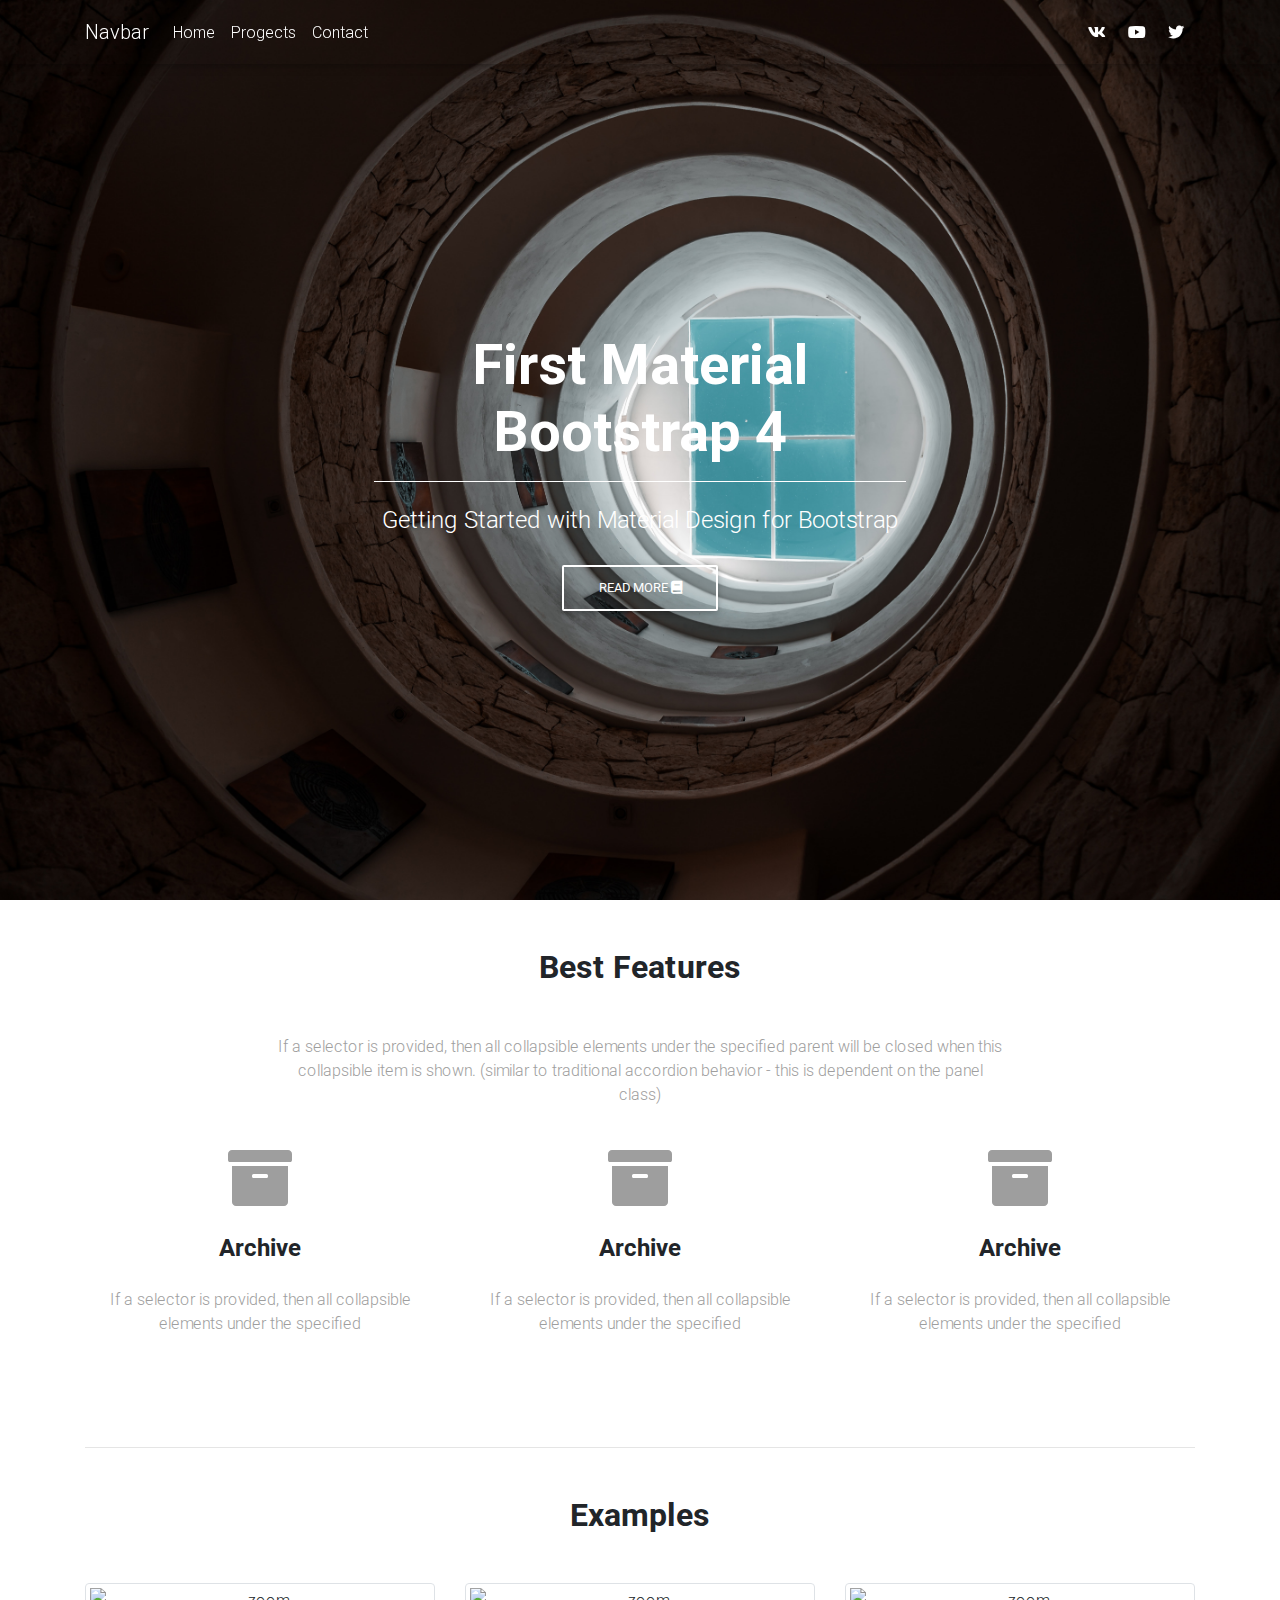
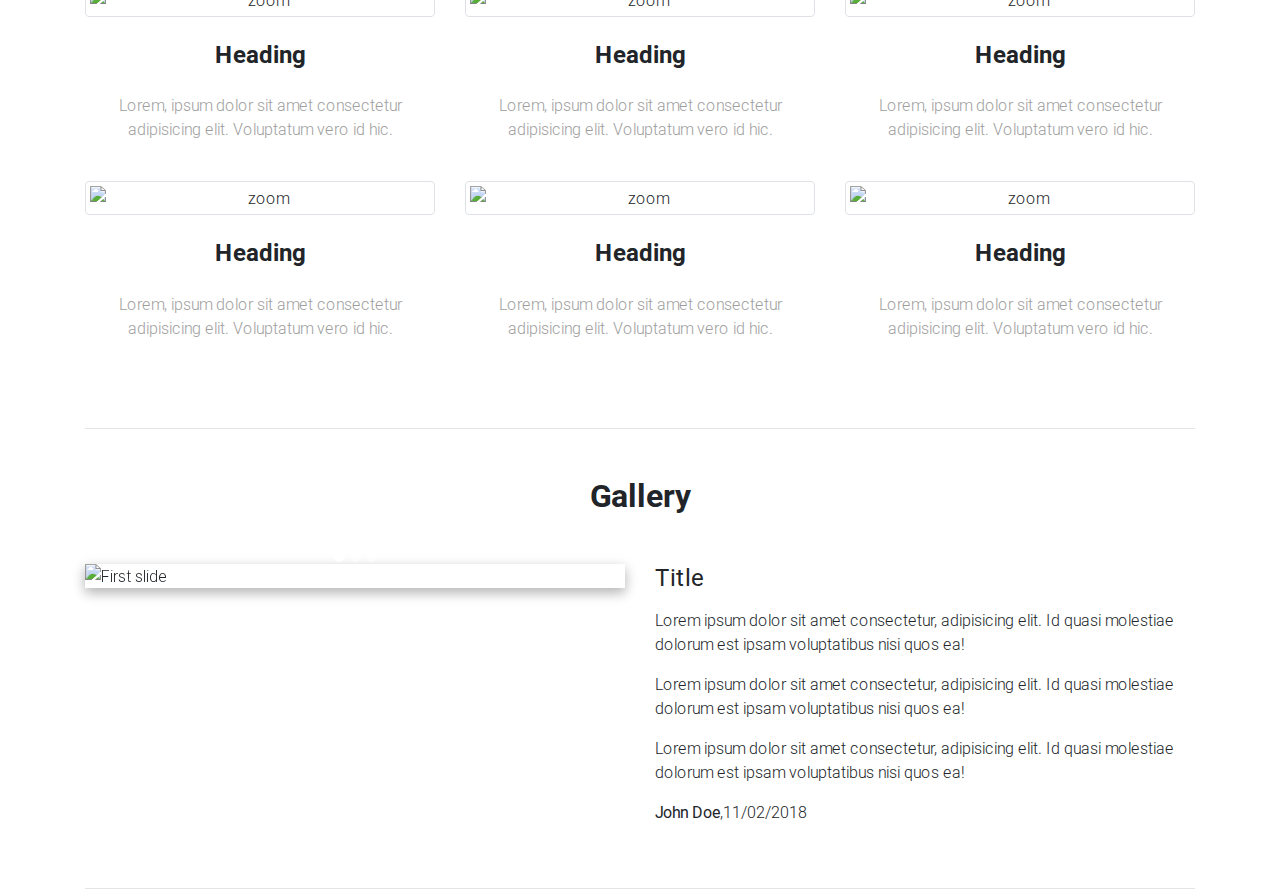
==== index.html @ 4b4cb4db "v1" ====
<!DOCTYPE html>
<html lang="en">

<head>
  <meta charset="utf-8">
  <meta name="viewport" content="width=device-width, initial-scale=1, shrink-to-fit=no">
  <meta http-equiv="x-ua-compatible" content="ie=edge">
  <title>Material Design Bootstrap</title>
  <!-- Font Awesome -->
  <link rel="stylesheet" href="https://use.fontawesome.com/releases/v5.7.0/css/all.css">
  <!-- Bootstrap core CSS -->
  <link href="css/bootstrap.min.css" rel="stylesheet">
  <!-- Material Design Bootstrap -->
  <link href="css/mdb.min.css" rel="stylesheet">
  <!-- Your custom styles (optional) -->
  <link href="css/style.css" rel="stylesheet">
</head>

<body>

  <header>
    <nav class="navbar navbar-expand-lg navbar-dark fixed-top scrolling-navbar">
        <div class="container">
          <a href="#" class="navbar-brand">Navbar</a>
          <button class="navbar-toggler" type="button" data-toggle="collapse" data-target="#navbarToggleExternalContent" aria-controls="navbarToggleExternalContent" aria-expanded="false" aria-label="Toggle navigation">
                <span class="navbar-toggler-icon"></span>
              </button>
                  <div class="collapse navbar-collapse" id="#navbarToggleExternalContent">
                        <ul class="navbar-nav mr-auto smooth-scroll">
                        <li class="nav-item">
                               <a href="#intro" class="nav-link waves-effect waves-light">Home
                                  <span class="sr-only">(current)</span>
                               </a>
                        </li>
                        <li class="nav-item">
                                <a href="#progect" class="nav-link waves-effect waves-light">Progects</a>
                        </li>
                        <li class="nav-item">
                                <a href="#contact" class="nav-link waves-effect waves-light">Contact</a>
                        </li>
                         </ul>

                          <ul class="navbar-nav nav-flex-icons">
                          <li class="nav-item">
                                <a href="#" class="nav-link waves-effect waves-light">
                                    <i class="fab fa-vk"></i>
                                </a>
                           
                          </li>
                          <li class="nav-item">
                                  <a href="#" class="nav-link waves-effect waves-light">
                                      <i class="fab fa-youtube"></i>
                                  </a>
                             
                          </li>                        
                          <li class="nav-item">
                                    <a href="#" class="nav-link waves-effect waves-light">
                                        <i class="fab fa-twitter"></i>
                                    </a>
                               
                          </li>
                          </ul>




                 </div> 
                          
        </div>
    </nav>
    <div id="intro" class="view">
      <div class="mask rgba-black-srong">
        <div class="container-fluid d-flex align-items-center justify-content-center h-100">
          <div class="row d-flex justify-content-center text-center">
            <div class="col-md-10">
              <h2 class="display-4 font-weight-bold white-text pt-5 mb-2">
                First Material Bootstrap 4 
              </h2>
              <hr class="hr-light">
              <h4 class="white-text my-4">Getting Started with Material Design for Bootstrap</h4>
              <button class="btn btn-outline-white waves-effect waves-light">Read More <i class="fa fa-book"></i></button>
            </div>
          </div>
        </div>
      </div>
    </div>
  </header>


  <main class="mt-5">
      <div class="container">
        <section id="best-featuter" class="text-center">
          <h2 class="mb-5 font-weight-bold">Best Features</h2>
          <div class="row d-flex justify-content-center mb-4">
            <div class="col-md-8">
              <p class="grey-text">If a selector is provided, then all collapsible elements under the specified parent will be closed when this collapsible item is shown. (similar to traditional accordion behavior - this is dependent on the panel class) </p>
            </div>
          </div>
          <div class="row">
            <div class="col-md-4 mb-5">
                <i class="fa fa-archive fa-4x grey-text"></i>
                <h4 class="my-4 font-weight-bold">Archive</h4>
                <p class="grey-text">If a selector is provided, then all collapsible elements under the specified</p>
            </div>
            <div class="col-md-4 mb-5">
                <i class="fa fa-archive fa-4x grey-text"></i>
                <h4 class="my-4 font-weight-bold">Archive</h4>
                <p class="grey-text">If a selector is provided, then all collapsible elements under the specified</p>
            </div>
            <div class="col-md-4 mb-5">
                <i class="fa fa-archive fa-4x grey-text"></i>
                <h4 class="my-4 font-weight-bold">Archive</h4>
                <p class="grey-text">If a selector is provided, then all collapsible elements under the specified</p>
            </div>
          </div>
        </section>

        <hr class="my-5">

        <section id="examples" class="text-center">
            <h2 class="mb-5 font-weight-bold">Examples</h2>

            <div class="row">
              <div class="col-lg-4 col-mb-12 mb-4">
                  <div class="view overlay zoom">
                    <img src="https://mdbootstrap.com/img/Photos/Others/forest-sm.jpg" alt="zoom" class="img-fluid img-thumbnail hoverable" >
                    <div class="mask flex-center"></div>
                  </div>
                  <h4 class="my-4 font-weight-bold">Heading</h4>
                  <p class="grey-text">Lorem, ipsum dolor sit amet consectetur adipisicing elit. Voluptatum vero id hic.</p>
              </div>
              <div class="col-lg-4 col-mb-6 mb-4">
                  <div class="view overlay zoom">
                    <img src="https://mdbootstrap.com/img/Photos/Others/forest-sm.jpg" alt="zoom" class="img-fluid img-thumbnail hoverable" >
                    <div class="mask flex-center rgba-blue-light"></div>
                  </div>
                  <h4 class="my-4 font-weight-bold">Heading</h4>
                  <p class="grey-text">Lorem, ipsum dolor sit amet consectetur adipisicing elit. Voluptatum vero id hic.</p>
              </div>
              <div class="col-lg-4 col-mb-6 mb-4">
                  <div class="view overlay zoom">
                    <img src="https://mdbootstrap.com/img/Photos/Others/forest-sm.jpg" alt="zoom" class="img-fluid img-thumbnail hoverable" >
                    <div class="mask flex-center rgba-teal-strong"></div>
                  </div>
                  <h4 class="my-4 font-weight-bold">Heading</h4>
                  <p class="grey-text">Lorem, ipsum dolor sit amet consectetur adipisicing elit. Voluptatum vero id hic.</p>
              </div>
              <div class="col-lg-4 col-mb-12 mb-4">
                  <div class="view overlay zoom">
                    <img src="https://mdbootstrap.com/img/Photos/Others/forest-sm.jpg" alt="zoom" class="img-fluid img-thumbnail hoverable" >
                    <div class="mask flex-center"></div>
                  </div>
                  <h4 class="my-4 font-weight-bold">Heading</h4>
                  <p class="grey-text">Lorem, ipsum dolor sit amet consectetur adipisicing elit. Voluptatum vero id hic.</p>
              </div>
              <div class="col-lg-4 col-mb-6 mb-4">
                  <div class="view overlay zoom">
                    <img src="https://mdbootstrap.com/img/Photos/Others/forest-sm.jpg" alt="zoom" class="img-fluid img-thumbnail hoverable" >
                    <div class="mask flex-center rgba-blue-light"></div>
                  </div>
                  <h4 class="my-4 font-weight-bold">Heading</h4>
                  <p class="grey-text">Lorem, ipsum dolor sit amet consectetur adipisicing elit. Voluptatum vero id hic.</p>
              </div>
              <div class="col-lg-4 col-mb-6 mb-4">
                  <div class="view overlay zoom">
                    <img src="https://mdbootstrap.com/img/Photos/Others/forest-sm.jpg" alt="zoom" class="img-fluid img-thumbnail hoverable" >
                    <div class="mask flex-center rgba-teal-strong"></div>
                  </div>
                  <h4 class="my-4 font-weight-bold">Heading</h4>
                  <p class="grey-text">Lorem, ipsum dolor sit amet consectetur adipisicing elit. Voluptatum vero id hic.</p>
              </div>
            </div>
        </section>        

          <hr class="my-5">

          <section id="gallery">
            <h2 class="mb-5 font-weight-bold text-center">Gallery</h2>
            <div class="row">
              <div class="col-md-6 md-4">
                  <div id="carousel-example-1z" class="carousel slide carousel-fade" data-ride="carousel">
                      
                  <ol class="carousel-indicators">
                        <li data-target="#carousel-example-1z" data-slide-to="0" class="active"></li>
                        <li data-target="#carousel-example-1z" data-slide-to="1"></li>
                        <li data-target="#carousel-example-1z" data-slide-to="2"></li>
                  </ol>
                   <div class="carousel-inner z-depth-1-half" role="listbox" >
                     <div class="carousel-item active">
                       <img src="https://mdbootstrap.com/img/Photos/Slides/img%20(136).jpg" alt="First slide" class="d-block w-100">
                     </div>
                     <div class="carousel-item">
                        <img src="https://mdbootstrap.com/img/Photos/Slides/img%20(141).jpg" alt="Second slide" class="d-block w-100">
                      </div>
                      <div class="carousel-item">
                          <img src="https://mdbootstrap.com/img/Photos/Slides/img%20(137).jpg" alt="Third slide" class="d-block w-100">
                        </div>
                   </div>

                   <a class="carousel-control-prev" href="#carousel-example-1z" role="button" data-slide="prev">
                      <span class="carousel-control-prev-icon" aria-hidden="true"></span>
                      <span class="sr-only">Previous</span>
                    </a>
                    <a class="carousel-control-next" href="#carousel-example-1z" role="button" data-slide="next">
                      <span class="carousel-control-next-icon" aria-hidden="true"></span>
                      <span class="sr-only">Next</span>
                    </a>
                </div>
              </div>
              <div class="col-md-6">
                  <h4 class="mb-3">
                    <strong>Title</strong>            
              
                  </h4>
                  <p>Lorem ipsum dolor sit amet consectetur, adipisicing elit. Id quasi molestiae dolorum est ipsam voluptatibus nisi quos ea!</p>
                  <p>Lorem ipsum dolor sit amet consectetur, adipisicing elit. Id quasi molestiae dolorum est ipsam voluptatibus nisi quos ea!</p>
                  <p>Lorem ipsum dolor sit amet consectetur, adipisicing elit. Id quasi molestiae dolorum est ipsam voluptatibus nisi quos ea!</p>
                  <p><a> <strong>John Doe</strong></a>,11/02/2018</p>
              </div>
            </div>
          </section>

          <hr class="my-5">
      </div>
  </main>

  <!-- SCRIPTS -->
  <!-- JQuery -->
  <script type="text/javascript" src="js/jquery-3.3.1.min.js"></script>
  <!-- Bootstrap tooltips -->
  <script type="text/javascript" src="js/popper.min.js"></script>
  <!-- Bootstrap core JavaScript -->
  <script type="text/javascript" src="js/bootstrap.min.js"></script>
  <!-- MDB core JavaScript -->
  <script type="text/javascript" src="js/mdb.js"></script>
</body>

</html>
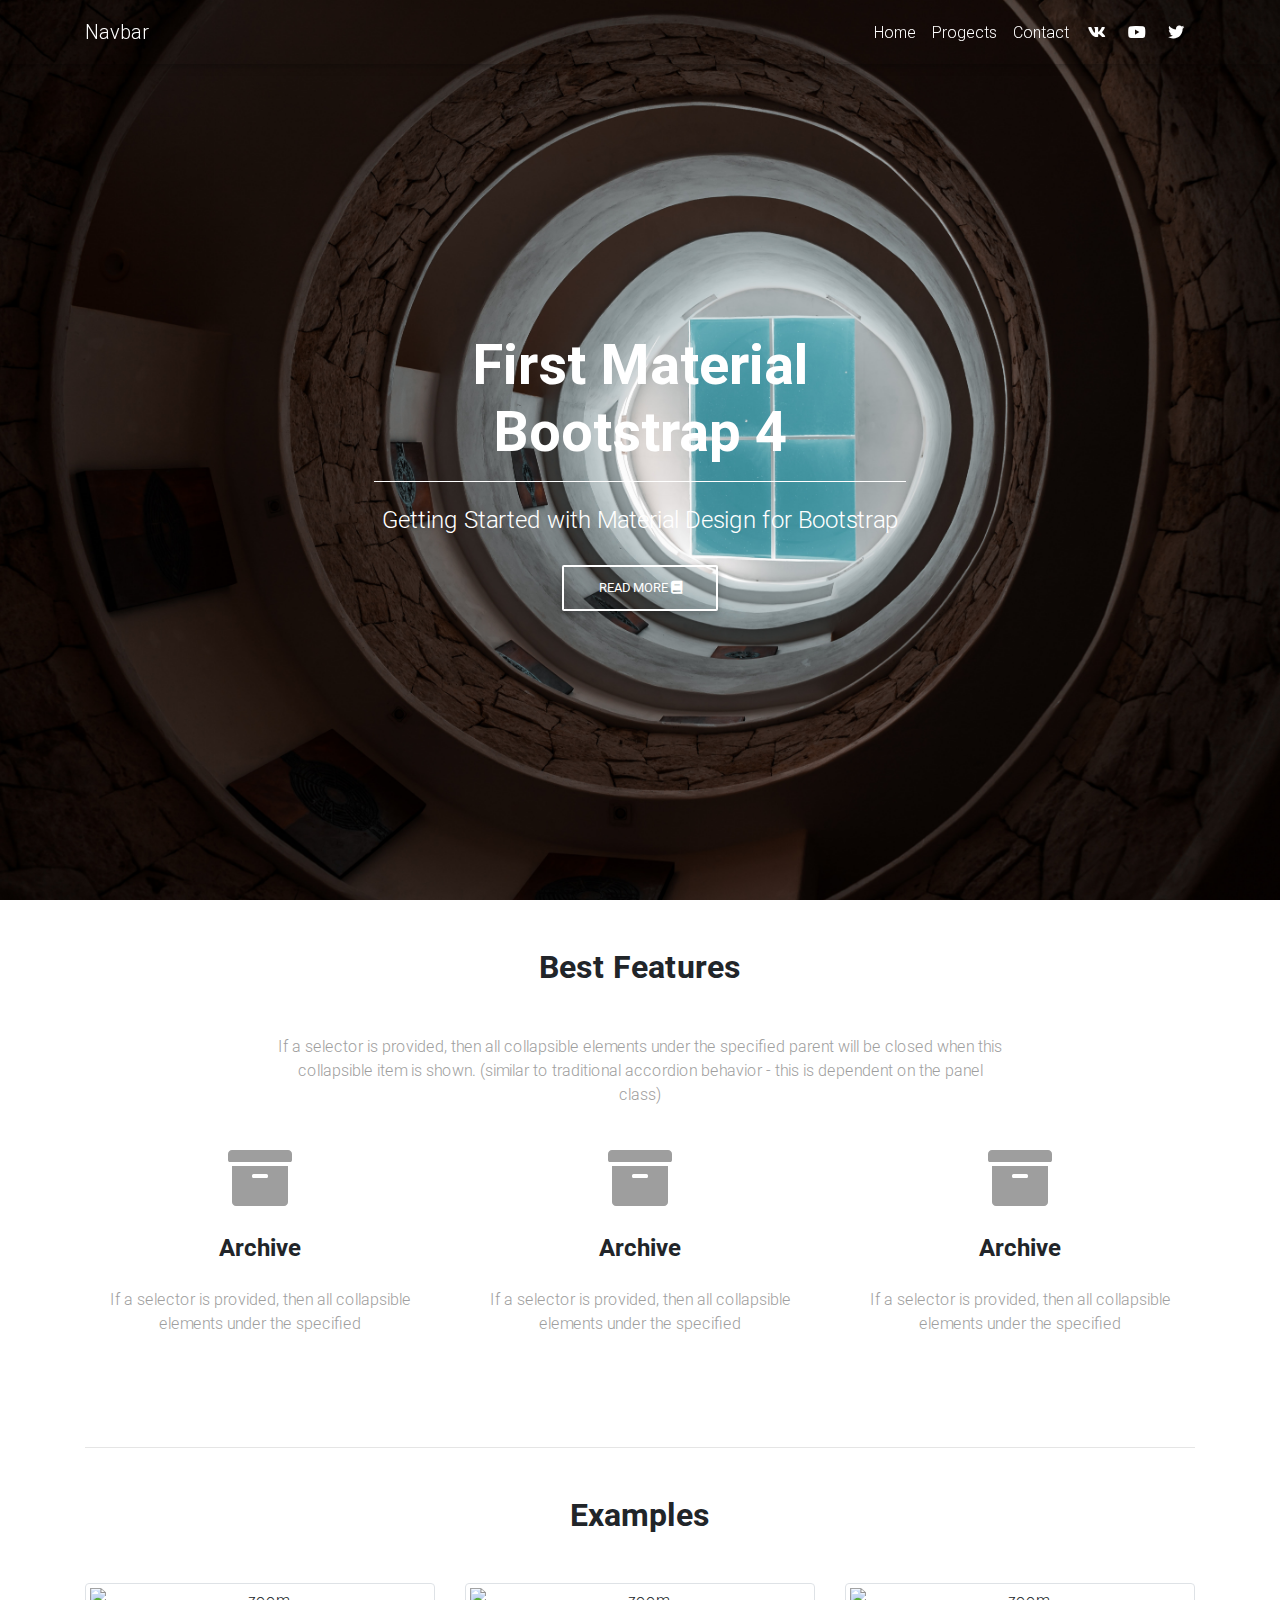
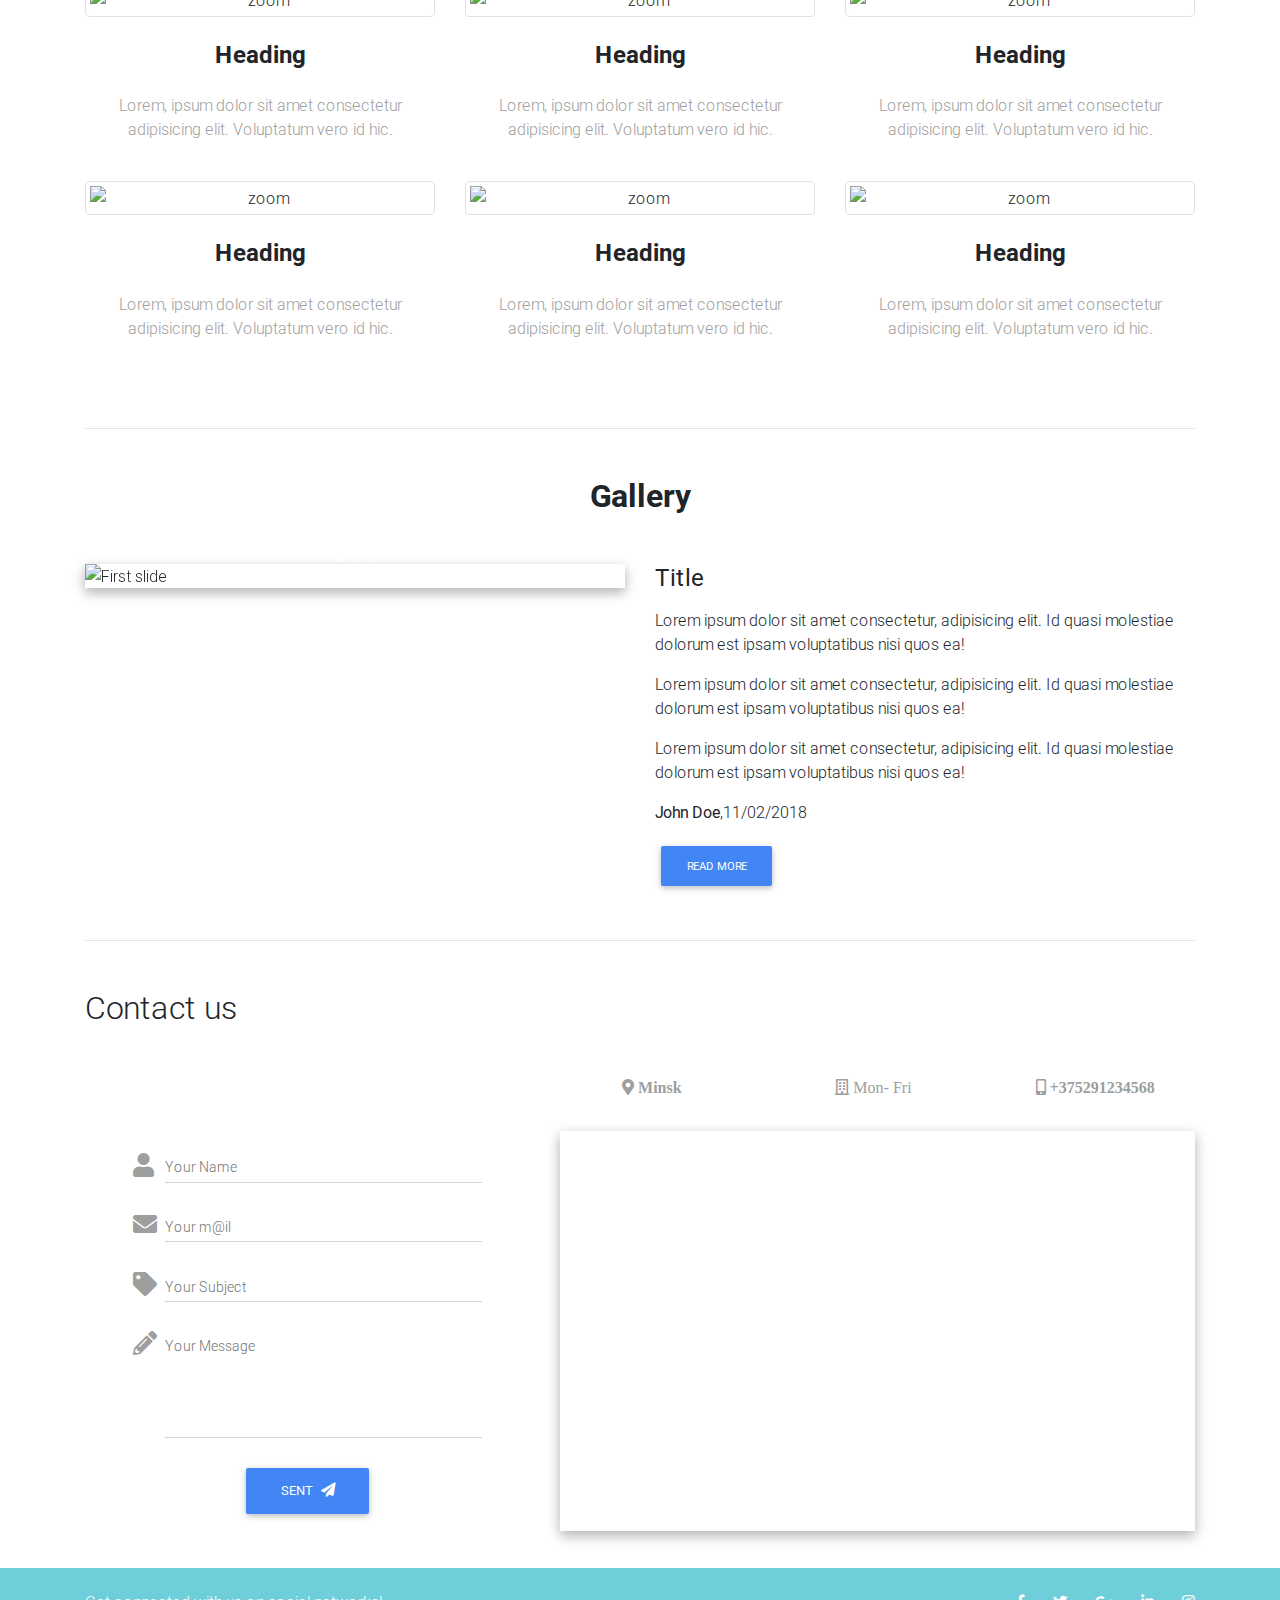
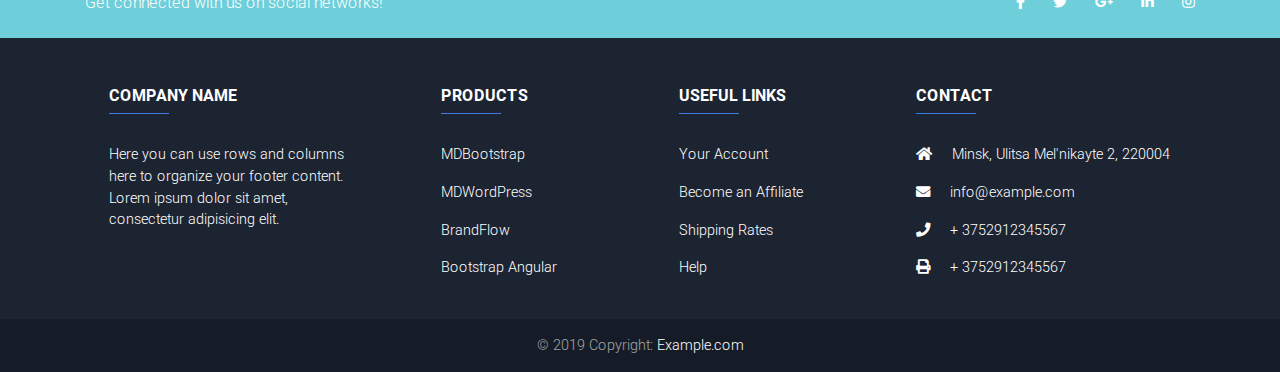
==== commit 13724c2b: "v2" ====
--- a/index.html
+++ b/index.html
@@ -20,53 +20,54 @@
 
   <header>
     <nav class="navbar navbar-expand-lg navbar-dark fixed-top scrolling-navbar">
-        <div class="container">
-          <a href="#" class="navbar-brand">Navbar</a>
-          <button class="navbar-toggler" type="button" data-toggle="collapse" data-target="#navbarToggleExternalContent" aria-controls="navbarToggleExternalContent" aria-expanded="false" aria-label="Toggle navigation">
-                <span class="navbar-toggler-icon"></span>
-              </button>
-                  <div class="collapse navbar-collapse" id="#navbarToggleExternalContent">
-                        <ul class="navbar-nav mr-auto smooth-scroll">
-                        <li class="nav-item">
-                               <a href="#intro" class="nav-link waves-effect waves-light">Home
-                                  <span class="sr-only">(current)</span>
-                               </a>
-                        </li>
-                        <li class="nav-item">
-                                <a href="#progect" class="nav-link waves-effect waves-light">Progects</a>
-                        </li>
-                        <li class="nav-item">
-                                <a href="#contact" class="nav-link waves-effect waves-light">Contact</a>
-                        </li>
-                         </ul>
-
-                          <ul class="navbar-nav nav-flex-icons">
-                          <li class="nav-item">
-                                <a href="#" class="nav-link waves-effect waves-light">
-                                    <i class="fab fa-vk"></i>
-                                </a>
-                           
-                          </li>
-                          <li class="nav-item">
-                                  <a href="#" class="nav-link waves-effect waves-light">
-                                      <i class="fab fa-youtube"></i>
-                                  </a>
-                             
-                          </li>                        
-                          <li class="nav-item">
-                                    <a href="#" class="nav-link waves-effect waves-light">
-                                        <i class="fab fa-twitter"></i>
-                                    </a>
-                               
-                          </li>
-                          </ul>
-
-
-
-
-                 </div> 
-                          
-        </div>
+      <div class="container">
+        <a href="#" class="navbar-brand">Navbar</a>
+        <button class="navbar-toggler" type="button" data-toggle="collapse" data-target="#navbarToggleExternalContent"
+          aria-controls="navbarToggleExternalContent" aria-expanded="false" aria-label="Toggle navigation">
+          <span class="navbar-toggler-icon"></span>
+        </button>
+        <div class="collapse navbar-collapse" id="navbarToggleExternalContent">
+          <ul class="navbar-nav ml-auto smooth-scroll">
+            <li class="nav-item">
+              <a href="#intro" class="nav-link waves-effect waves-light">Home
+                <span class="sr-only">(current)</span>
+              </a>
+            </li>
+            <li class="nav-item">
+              <a href="#" class="nav-link waves-effect waves-light">Progects</a>
+            </li>
+            <li class="nav-item">
+              <a href="#" class="nav-link waves-effect waves-light">Contact</a>
+            </li>
+          </ul>
+
+          <ul class="navbar-nav nav-flex-icons">
+            <li class="nav-item">
+              <a href="#" class="nav-link waves-effect waves-light">
+                <i class="fab fa-vk"></i>
+              </a>
+
+            </li>
+            <li class="nav-item">
+              <a href="#" class="nav-link waves-effect waves-light">
+                <i class="fab fa-youtube"></i>
+              </a>
+
+            </li>
+            <li class="nav-item">
+              <a href="#" class="nav-link waves-effect waves-light">
+                <i class="fab fa-twitter"></i>
+              </a>
+
+            </li>
+          </ul>
+
+
+
+
+        </div>
+
+      </div>
     </nav>
     <div id="intro" class="view">
       <div class="mask rgba-black-srong">
@@ -74,7 +75,7 @@
           <div class="row d-flex justify-content-center text-center">
             <div class="col-md-10">
               <h2 class="display-4 font-weight-bold white-text pt-5 mb-2">
-                First Material Bootstrap 4 
+                First Material Bootstrap 4
               </h2>
               <hr class="hr-light">
               <h4 class="white-text my-4">Getting Started with Material Design for Bootstrap</h4>
@@ -88,141 +89,366 @@
 
 
   <main class="mt-5">
+    <div class="container">
+      <section id="best-featuter" class="text-center">
+        <h2 class="mb-5 font-weight-bold">Best Features</h2>
+        <div class="row d-flex justify-content-center mb-4">
+          <div class="col-md-8">
+            <p class="grey-text">If a selector is provided, then all collapsible elements under the specified parent
+              will be closed when this collapsible item is shown. (similar to traditional accordion behavior - this is
+              dependent on the panel class) </p>
+          </div>
+        </div>
+        <div class="row">
+          <div class="col-md-4 mb-5">
+            <i class="fa fa-archive fa-4x grey-text"></i>
+            <h4 class="my-4 font-weight-bold">Archive</h4>
+            <p class="grey-text">If a selector is provided, then all collapsible elements under the specified</p>
+          </div>
+          <div class="col-md-4 mb-5">
+            <i class="fa fa-archive fa-4x grey-text"></i>
+            <h4 class="my-4 font-weight-bold">Archive</h4>
+            <p class="grey-text">If a selector is provided, then all collapsible elements under the specified</p>
+          </div>
+          <div class="col-md-4 mb-5">
+            <i class="fa fa-archive fa-4x grey-text"></i>
+            <h4 class="my-4 font-weight-bold">Archive</h4>
+            <p class="grey-text">If a selector is provided, then all collapsible elements under the specified</p>
+          </div>
+        </div>
+      </section>
+
+      <hr class="my-5">
+
+      <section id="examples" class="text-center">
+        <h2 class="mb-5 font-weight-bold">Examples</h2>
+
+        <div class="row">
+          <div class="col-lg-4 col-mb-12 mb-4">
+            <div class="view overlay zoom">
+              <img src="https://mdbootstrap.com/img/Photos/Others/forest-sm.jpg" alt="zoom" class="img-fluid img-thumbnail hoverable">
+              <div class="mask flex-center"></div>
+            </div>
+            <h4 class="my-4 font-weight-bold">Heading</h4>
+            <p class="grey-text">Lorem, ipsum dolor sit amet consectetur adipisicing elit. Voluptatum vero id hic.</p>
+          </div>
+          <div class="col-lg-4 col-mb-6 mb-4">
+            <div class="view overlay zoom">
+              <img src="https://mdbootstrap.com/img/Photos/Others/forest-sm.jpg" alt="zoom" class="img-fluid img-thumbnail hoverable">
+              <div class="mask flex-center rgba-blue-light"></div>
+            </div>
+            <h4 class="my-4 font-weight-bold">Heading</h4>
+            <p class="grey-text">Lorem, ipsum dolor sit amet consectetur adipisicing elit. Voluptatum vero id hic.</p>
+          </div>
+          <div class="col-lg-4 col-mb-6 mb-4">
+            <div class="view overlay zoom">
+              <img src="https://mdbootstrap.com/img/Photos/Others/forest-sm.jpg" alt="zoom" class="img-fluid img-thumbnail hoverable">
+              <div class="mask flex-center rgba-teal-strong"></div>
+            </div>
+            <h4 class="my-4 font-weight-bold">Heading</h4>
+            <p class="grey-text">Lorem, ipsum dolor sit amet consectetur adipisicing elit. Voluptatum vero id hic.</p>
+          </div>
+          <div class="col-lg-4 col-mb-12 mb-4">
+            <div class="view overlay zoom">
+              <img src="https://mdbootstrap.com/img/Photos/Others/forest-sm.jpg" alt="zoom" class="img-fluid img-thumbnail hoverable">
+              <div class="mask flex-center"></div>
+            </div>
+            <h4 class="my-4 font-weight-bold">Heading</h4>
+            <p class="grey-text">Lorem, ipsum dolor sit amet consectetur adipisicing elit. Voluptatum vero id hic.</p>
+          </div>
+          <div class="col-lg-4 col-mb-6 mb-4">
+            <div class="view overlay zoom">
+              <img src="https://mdbootstrap.com/img/Photos/Others/forest-sm.jpg" alt="zoom" class="img-fluid img-thumbnail hoverable">
+              <div class="mask flex-center rgba-blue-light"></div>
+            </div>
+            <h4 class="my-4 font-weight-bold">Heading</h4>
+            <p class="grey-text">Lorem, ipsum dolor sit amet consectetur adipisicing elit. Voluptatum vero id hic.</p>
+          </div>
+          <div class="col-lg-4 col-mb-6 mb-4">
+            <div class="view overlay zoom">
+              <img src="https://mdbootstrap.com/img/Photos/Others/forest-sm.jpg" alt="zoom" class="img-fluid img-thumbnail hoverable">
+              <div class="mask flex-center rgba-teal-strong"></div>
+            </div>
+            <h4 class="my-4 font-weight-bold">Heading</h4>
+            <p class="grey-text">Lorem, ipsum dolor sit amet consectetur adipisicing elit. Voluptatum vero id hic.</p>
+          </div>
+        </div>
+      </section>
+
+      <hr class="my-5">
+
+      <section id="gallery">
+        <h2 class="mb-5 font-weight-bold text-center">Gallery</h2>
+        <div class="row">
+          <div class="col-md-6 md-4">
+            <div id="carousel-example-1z" class="carousel slide carousel-fade" data-ride="carousel">
+
+              <ol class="carousel-indicators">
+                <li data-target="#carousel-example-1z" data-slide-to="0" class="active"></li>
+                <li data-target="#carousel-example-1z" data-slide-to="1"></li>
+                <li data-target="#carousel-example-1z" data-slide-to="2"></li>
+              </ol>
+              <div class="carousel-inner z-depth-1-half" role="listbox">
+                <div class="carousel-item active">
+                  <img src="https://mdbootstrap.com/img/Photos/Slides/img%20(136).jpg" alt="First slide" class="d-block w-100">
+                </div>
+                <div class="carousel-item">
+                  <img src="https://mdbootstrap.com/img/Photos/Slides/img%20(141).jpg" alt="Second slide" class="d-block w-100">
+                </div>
+                <div class="carousel-item">
+                  <img src="https://mdbootstrap.com/img/Photos/Slides/img%20(137).jpg" alt="Third slide" class="d-block w-100">
+                </div>
+              </div>
+
+              <a class="carousel-control-prev" href="#carousel-example-1z" role="button" data-slide="prev">
+                <span class="carousel-control-prev-icon" aria-hidden="true"></span>
+                <span class="sr-only">Previous</span>
+              </a>
+              <a class="carousel-control-next" href="#carousel-example-1z" role="button" data-slide="next">
+                <span class="carousel-control-next-icon" aria-hidden="true"></span>
+                <span class="sr-only">Next</span>
+              </a>
+            </div>
+          </div>
+          <div class="col-md-6">
+            <h4 class="mb-3">
+              <strong>Title</strong>
+
+            </h4>
+            <p>Lorem ipsum dolor sit amet consectetur, adipisicing elit. Id quasi molestiae dolorum est ipsam
+              voluptatibus nisi quos ea!</p>
+            <p>Lorem ipsum dolor sit amet consectetur, adipisicing elit. Id quasi molestiae dolorum est ipsam
+              voluptatibus nisi quos ea!</p>
+            <p>Lorem ipsum dolor sit amet consectetur, adipisicing elit. Id quasi molestiae dolorum est ipsam
+              voluptatibus nisi quos ea!</p>
+            <p><a> <strong>John Doe</strong></a>,11/02/2018</p>
+            <a href="#" class="btn btn-primary btn-md waves-effects waves-light">Read More</a>
+          </div>
+        </div>
+      </section>
+
+      <hr class="my-5">
+
+      <section>
+        <h2 class="mb-5 font-weight-bold-text-center">Contact us </h2>
+        <div class="row">
+          <div class="col-lg-5 col md-12">
+            <form class="p-5">
+              <div class="md-form form-sm">
+                <i class="fa fa-user prefix grey-text"></i>
+                <input type="text" id="form3" class="form-control form-control-sm">
+                <label for="form3">Your Name</label>
+
+              </div>
+              <div class="md-form form-sm">
+                <i class="fa fa-envelope prefix grey-text"></i>
+                <input type="text" id="form2" class="form-control form-control-sm">
+                <label for="form2">Your m@il</label>
+
+              </div>
+              <div class="md-form form-sm">
+                <i class="fa fa-tag prefix grey-text"></i>
+                <input type="text" id="form32" class="form-control form-control-sm">
+                <label for="form32">Your Subject</label>
+
+              </div>
+              <div class="md-form form-sm">
+                <i class="fas fa-pencil-alt prefix grey-text"></i>
+                <textarea type="text" id="form8" class="md-textarea form-control form-control-sm" rows="3"></textarea>
+                <label for="form8">Your Message</label>
+
+              </div>
+
+
+
+
+
+              <div class="text-center mt-4">
+                <button class="btn btn-primary waves-effect waves-light">Sent <i class="fas fa-paper-plane ml-1"></i></button>
+              </div>
+
+
+
+
+              </md-form>
+            </form>
+          </div>
+          <div class="col-lg-7 col-md12">
+            <div class="row text-center">
+              <div class="col-lg-4 col-md-12 mb-3">
+                <p><i class="fas fa-map-marker-alt fa-1x mr-2 grey-text"> Minsk </i></p>
+              </div>
+              <div class="col-lg-4 col-md-6 mb-3">
+                <p><i class="far fa-building fa-1x mr-2 grey-text"> Mon- Fri </i></p>
+              </div>
+              <div class="col-lg-4 col-md-6 mb-3">
+                <p><i class="fas fa-mobile-alt fa-1x mr-2 grey-text"> +375291234568 </i></p>
+              </div>
+            </div>
+            <div id="map-container-google-1" class="z-depth-1-half map-container" style="height: 400px">
+              <iframe src="https://www.google.com/maps/embed?pb=!1m18!1m12!1m3!1d2350.4447241761936!2d27.540026416159673!3d53.90607278010014!2m3!1f0!2f0!3f0!3m2!1i1024!2i768!4f13.1!3m3!1m2!1s0x46dbcfed8f53d061%3A0x916a5a11406a05ac!2sBelkhard+Development!5e0!3m2!1sen!2sby!4v1549967298860"
+                frameborder="0" style="border:0" allowfullscreen></iframe>
+
+            </div>
+          </div>
+        </div>
+      </section>
+
+    </div>
+  </main>
+
+
+
+
+
+  <!-- Footer -->
+  <footer class="page-footer font-small unique-color-dark">
+
+    <div style="background-color: #6eced9;">
       <div class="container">
-        <section id="best-featuter" class="text-center">
-          <h2 class="mb-5 font-weight-bold">Best Features</h2>
-          <div class="row d-flex justify-content-center mb-4">
-            <div class="col-md-8">
-              <p class="grey-text">If a selector is provided, then all collapsible elements under the specified parent will be closed when this collapsible item is shown. (similar to traditional accordion behavior - this is dependent on the panel class) </p>
-            </div>
-          </div>
-          <div class="row">
-            <div class="col-md-4 mb-5">
-                <i class="fa fa-archive fa-4x grey-text"></i>
-                <h4 class="my-4 font-weight-bold">Archive</h4>
-                <p class="grey-text">If a selector is provided, then all collapsible elements under the specified</p>
-            </div>
-            <div class="col-md-4 mb-5">
-                <i class="fa fa-archive fa-4x grey-text"></i>
-                <h4 class="my-4 font-weight-bold">Archive</h4>
-                <p class="grey-text">If a selector is provided, then all collapsible elements under the specified</p>
-            </div>
-            <div class="col-md-4 mb-5">
-                <i class="fa fa-archive fa-4x grey-text"></i>
-                <h4 class="my-4 font-weight-bold">Archive</h4>
-                <p class="grey-text">If a selector is provided, then all collapsible elements under the specified</p>
-            </div>
-          </div>
-        </section>
-
-        <hr class="my-5">
-
-        <section id="examples" class="text-center">
-            <h2 class="mb-5 font-weight-bold">Examples</h2>
-
-            <div class="row">
-              <div class="col-lg-4 col-mb-12 mb-4">
-                  <div class="view overlay zoom">
-                    <img src="https://mdbootstrap.com/img/Photos/Others/forest-sm.jpg" alt="zoom" class="img-fluid img-thumbnail hoverable" >
-                    <div class="mask flex-center"></div>
-                  </div>
-                  <h4 class="my-4 font-weight-bold">Heading</h4>
-                  <p class="grey-text">Lorem, ipsum dolor sit amet consectetur adipisicing elit. Voluptatum vero id hic.</p>
-              </div>
-              <div class="col-lg-4 col-mb-6 mb-4">
-                  <div class="view overlay zoom">
-                    <img src="https://mdbootstrap.com/img/Photos/Others/forest-sm.jpg" alt="zoom" class="img-fluid img-thumbnail hoverable" >
-                    <div class="mask flex-center rgba-blue-light"></div>
-                  </div>
-                  <h4 class="my-4 font-weight-bold">Heading</h4>
-                  <p class="grey-text">Lorem, ipsum dolor sit amet consectetur adipisicing elit. Voluptatum vero id hic.</p>
-              </div>
-              <div class="col-lg-4 col-mb-6 mb-4">
-                  <div class="view overlay zoom">
-                    <img src="https://mdbootstrap.com/img/Photos/Others/forest-sm.jpg" alt="zoom" class="img-fluid img-thumbnail hoverable" >
-                    <div class="mask flex-center rgba-teal-strong"></div>
-                  </div>
-                  <h4 class="my-4 font-weight-bold">Heading</h4>
-                  <p class="grey-text">Lorem, ipsum dolor sit amet consectetur adipisicing elit. Voluptatum vero id hic.</p>
-              </div>
-              <div class="col-lg-4 col-mb-12 mb-4">
-                  <div class="view overlay zoom">
-                    <img src="https://mdbootstrap.com/img/Photos/Others/forest-sm.jpg" alt="zoom" class="img-fluid img-thumbnail hoverable" >
-                    <div class="mask flex-center"></div>
-                  </div>
-                  <h4 class="my-4 font-weight-bold">Heading</h4>
-                  <p class="grey-text">Lorem, ipsum dolor sit amet consectetur adipisicing elit. Voluptatum vero id hic.</p>
-              </div>
-              <div class="col-lg-4 col-mb-6 mb-4">
-                  <div class="view overlay zoom">
-                    <img src="https://mdbootstrap.com/img/Photos/Others/forest-sm.jpg" alt="zoom" class="img-fluid img-thumbnail hoverable" >
-                    <div class="mask flex-center rgba-blue-light"></div>
-                  </div>
-                  <h4 class="my-4 font-weight-bold">Heading</h4>
-                  <p class="grey-text">Lorem, ipsum dolor sit amet consectetur adipisicing elit. Voluptatum vero id hic.</p>
-              </div>
-              <div class="col-lg-4 col-mb-6 mb-4">
-                  <div class="view overlay zoom">
-                    <img src="https://mdbootstrap.com/img/Photos/Others/forest-sm.jpg" alt="zoom" class="img-fluid img-thumbnail hoverable" >
-                    <div class="mask flex-center rgba-teal-strong"></div>
-                  </div>
-                  <h4 class="my-4 font-weight-bold">Heading</h4>
-                  <p class="grey-text">Lorem, ipsum dolor sit amet consectetur adipisicing elit. Voluptatum vero id hic.</p>
-              </div>
-            </div>
-        </section>        
-
-          <hr class="my-5">
-
-          <section id="gallery">
-            <h2 class="mb-5 font-weight-bold text-center">Gallery</h2>
-            <div class="row">
-              <div class="col-md-6 md-4">
-                  <div id="carousel-example-1z" class="carousel slide carousel-fade" data-ride="carousel">
-                      
-                  <ol class="carousel-indicators">
-                        <li data-target="#carousel-example-1z" data-slide-to="0" class="active"></li>
-                        <li data-target="#carousel-example-1z" data-slide-to="1"></li>
-                        <li data-target="#carousel-example-1z" data-slide-to="2"></li>
-                  </ol>
-                   <div class="carousel-inner z-depth-1-half" role="listbox" >
-                     <div class="carousel-item active">
-                       <img src="https://mdbootstrap.com/img/Photos/Slides/img%20(136).jpg" alt="First slide" class="d-block w-100">
-                     </div>
-                     <div class="carousel-item">
-                        <img src="https://mdbootstrap.com/img/Photos/Slides/img%20(141).jpg" alt="Second slide" class="d-block w-100">
-                      </div>
-                      <div class="carousel-item">
-                          <img src="https://mdbootstrap.com/img/Photos/Slides/img%20(137).jpg" alt="Third slide" class="d-block w-100">
-                        </div>
-                   </div>
-
-                   <a class="carousel-control-prev" href="#carousel-example-1z" role="button" data-slide="prev">
-                      <span class="carousel-control-prev-icon" aria-hidden="true"></span>
-                      <span class="sr-only">Previous</span>
-                    </a>
-                    <a class="carousel-control-next" href="#carousel-example-1z" role="button" data-slide="next">
-                      <span class="carousel-control-next-icon" aria-hidden="true"></span>
-                      <span class="sr-only">Next</span>
-                    </a>
-                </div>
-              </div>
-              <div class="col-md-6">
-                  <h4 class="mb-3">
-                    <strong>Title</strong>            
-              
-                  </h4>
-                  <p>Lorem ipsum dolor sit amet consectetur, adipisicing elit. Id quasi molestiae dolorum est ipsam voluptatibus nisi quos ea!</p>
-                  <p>Lorem ipsum dolor sit amet consectetur, adipisicing elit. Id quasi molestiae dolorum est ipsam voluptatibus nisi quos ea!</p>
-                  <p>Lorem ipsum dolor sit amet consectetur, adipisicing elit. Id quasi molestiae dolorum est ipsam voluptatibus nisi quos ea!</p>
-                  <p><a> <strong>John Doe</strong></a>,11/02/2018</p>
-              </div>
-            </div>
-          </section>
-
-          <hr class="my-5">
+
+        <!-- Grid row-->
+        <div class="row py-4 d-flex align-items-center">
+
+          <!-- Grid column -->
+          <div class="col-md-6 col-lg-5 text-center text-md-left mb-4 mb-md-0">
+            <h6 class="mb-0">Get connected with us on social networks!</h6>
+          </div>
+          <!-- Grid column -->
+
+          <!-- Grid column -->
+          <div class="col-md-6 col-lg-7 text-center text-md-right">
+
+            <!-- Facebook -->
+            <a class="fb-ic">
+              <i class="fab fa-facebook-f white-text mr-4"> </i>
+            </a>
+            <!-- Twitter -->
+            <a class="tw-ic">
+              <i class="fab fa-twitter white-text mr-4"> </i>
+            </a>
+            <!-- Google +-->
+            <a class="gplus-ic">
+              <i class="fab fa-google-plus-g white-text mr-4"> </i>
+            </a>
+            <!--Linkedin -->
+            <a class="li-ic">
+              <i class="fab fa-linkedin-in white-text mr-4"> </i>
+            </a>
+            <!--Instagram-->
+            <a class="ins-ic">
+              <i class="fab fa-instagram white-text"> </i>
+            </a>
+
+          </div>
+          <!-- Grid column -->
+
+        </div>
+        <!-- Grid row-->
+
       </div>
-  </main>
+    </div>
+
+    <!-- Footer Links -->
+    <div class="container text-center text-md-left mt-5">
+
+      <!-- Grid row -->
+      <div class="row mt-3">
+
+        <!-- Grid column -->
+        <div class="col-md-3 col-lg-4 col-xl-3 mx-auto mb-4">
+
+          <!-- Content -->
+          <h6 class="text-uppercase font-weight-bold">Company name</h6>
+          <hr class="blue accent-2 mb-4 mt-0 d-inline-block mx-auto" style="width: 60px;">
+          <p>Here you can use rows and columns here to organize your footer content. Lorem ipsum dolor sit amet,
+            consectetur
+            adipisicing elit.</p>
+
+        </div>
+        <!-- Grid column -->
+
+        <!-- Grid column -->
+        <div class="col-md-2 col-lg-2 col-xl-2 mx-auto mb-4">
+
+          <!-- Links -->
+          <h6 class="text-uppercase font-weight-bold">Products</h6>
+          <hr class="blue accent-2 mb-4 mt-0 d-inline-block mx-auto" style="width: 60px;">
+          <p>
+            <a href="#!">MDBootstrap</a>
+          </p>
+          <p>
+            <a href="#!">MDWordPress</a>
+          </p>
+          <p>
+            <a href="#!">BrandFlow</a>
+          </p>
+          <p>
+            <a href="#!">Bootstrap Angular</a>
+          </p>
+
+        </div>
+        <!-- Grid column -->
+
+        <!-- Grid column -->
+        <div class="col-md-3 col-lg-2 col-xl-2 mx-auto mb-4">
+
+          <!-- Links -->
+          <h6 class="text-uppercase font-weight-bold">Useful links</h6>
+          <hr class="blue accent-2 mb-4 mt-0 d-inline-block mx-auto" style="width: 60px;">
+          <p>
+            <a href="#!">Your Account</a>
+          </p>
+          <p>
+            <a href="#!">Become an Affiliate</a>
+          </p>
+          <p>
+            <a href="#!">Shipping Rates</a>
+          </p>
+          <p>
+            <a href="#!">Help</a>
+          </p>
+
+        </div>
+        <!-- Grid column -->
+
+        <!-- Grid column -->
+        <div class="col-md-4 col-lg-3 col-xl-3 mx-auto mb-md-0 mb-4">
+
+          <!-- Links -->
+          <h6 class="text-uppercase font-weight-bold">Contact</h6>
+          <hr class="blue accent-2 mb-4 mt-0 d-inline-block mx-auto" style="width: 60px;">
+          <p>
+            <i class="fas fa-home mr-3"></i> Minsk, Ulitsa Mel'nikayte 2, 220004</p>
+          <p>
+            <i class="fas fa-envelope mr-3"></i> info@example.com</p>
+          <p>
+            <i class="fas fa-phone mr-3"></i> + 3752912345567</p>
+          <p>
+            <i class="fas fa-print mr-3"></i> + 3752912345567</p>
+
+        </div>
+        <!-- Grid column -->
+
+      </div>
+      <!-- Grid row -->
+
+    </div>
+    <!-- Footer Links -->
+
+    <!-- Copyright -->
+    <div class="footer-copyright text-center py-3">© 2019 Copyright:
+      <a href="#"> Example.com</a>
+    </div>
+    <!-- Copyright -->
+
+  </footer>
+  <!-- Footer -->
+
+
+
+
+
 
   <!-- SCRIPTS -->
   <!-- JQuery -->
@@ -233,6 +459,22 @@
   <script type="text/javascript" src="js/bootstrap.min.js"></script>
   <!-- MDB core JavaScript -->
   <script type="text/javascript" src="js/mdb.js"></script>
+  <script src="https://maps.google.com/maps/api/js?"> </script>
+  <script>
+    function regular_map() {
+      var var_location = new google.maps.LatLng(53.90606052, 27.54236251);
+      var_mapoptions = {
+        center: var_location,
+        zoom: 14
+      };
+      var var_map = new google.maps.Map(document.getElementById("map-container"), var_mapoptions);
+      var var_marker = new google.maps.Marker({
+        position: var_location,
+        map: var_map,
+        title: "Belhard"
+      });
+    }
+  </script>
 </body>
 
-</html>
+</html>--- a/css/style.css
+++ b/css/style.css
@@ -1,16 +1,47 @@
-html,body,header, #intro{
+html,
+body,
+header,
+#intro {
     height: 100%;
 }
-#intro{
+
+#progect {
+    height: 50%;
+}
+
+#intro {
     background: url(../img/img2.jpg) no-repeat center center fixed;
     background-size: cover;
-    
+
 }
-.top-nav-collapse{
+
+#progect {
+    background: url(../img/img3.jpg) no-repeat center center fixed;
+    background-size: cover;
+
+}
+
+.top-nav-collapse {
     background-color: #140a08;
 }
+
 @media (max-width: 768px) {
-    .navbar:not(.top-nav-collapse){
+    .navbar:not(.top-nav-collapse) {
         background: #140a08;
     }
+}
+
+.map-container {
+    overflow: hidden;
+    padding-bottom: 56.25%;
+    position: relative;
+    height: 0;
+}
+
+.map-container iframe {
+    left: 0;
+    top: 0;
+    height: 100%;
+    width: 100%;
+    position: absolute;
 }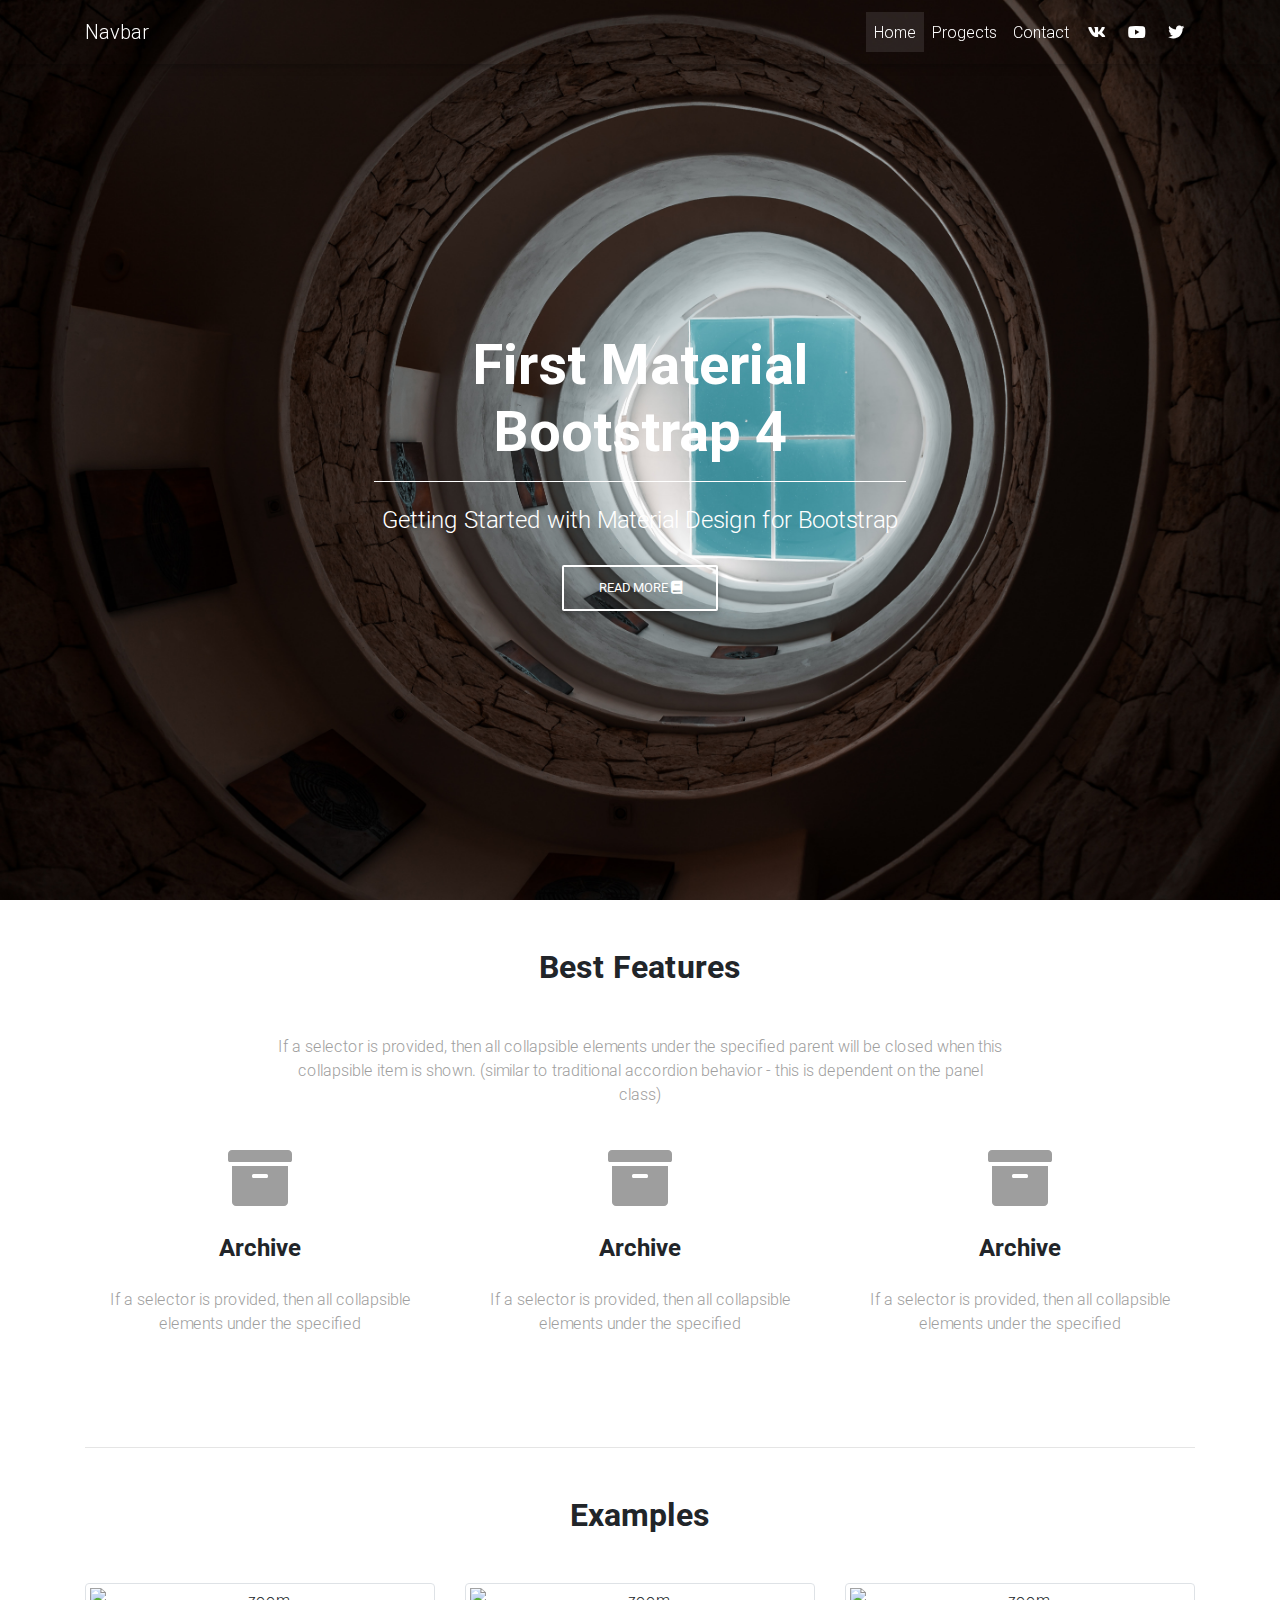
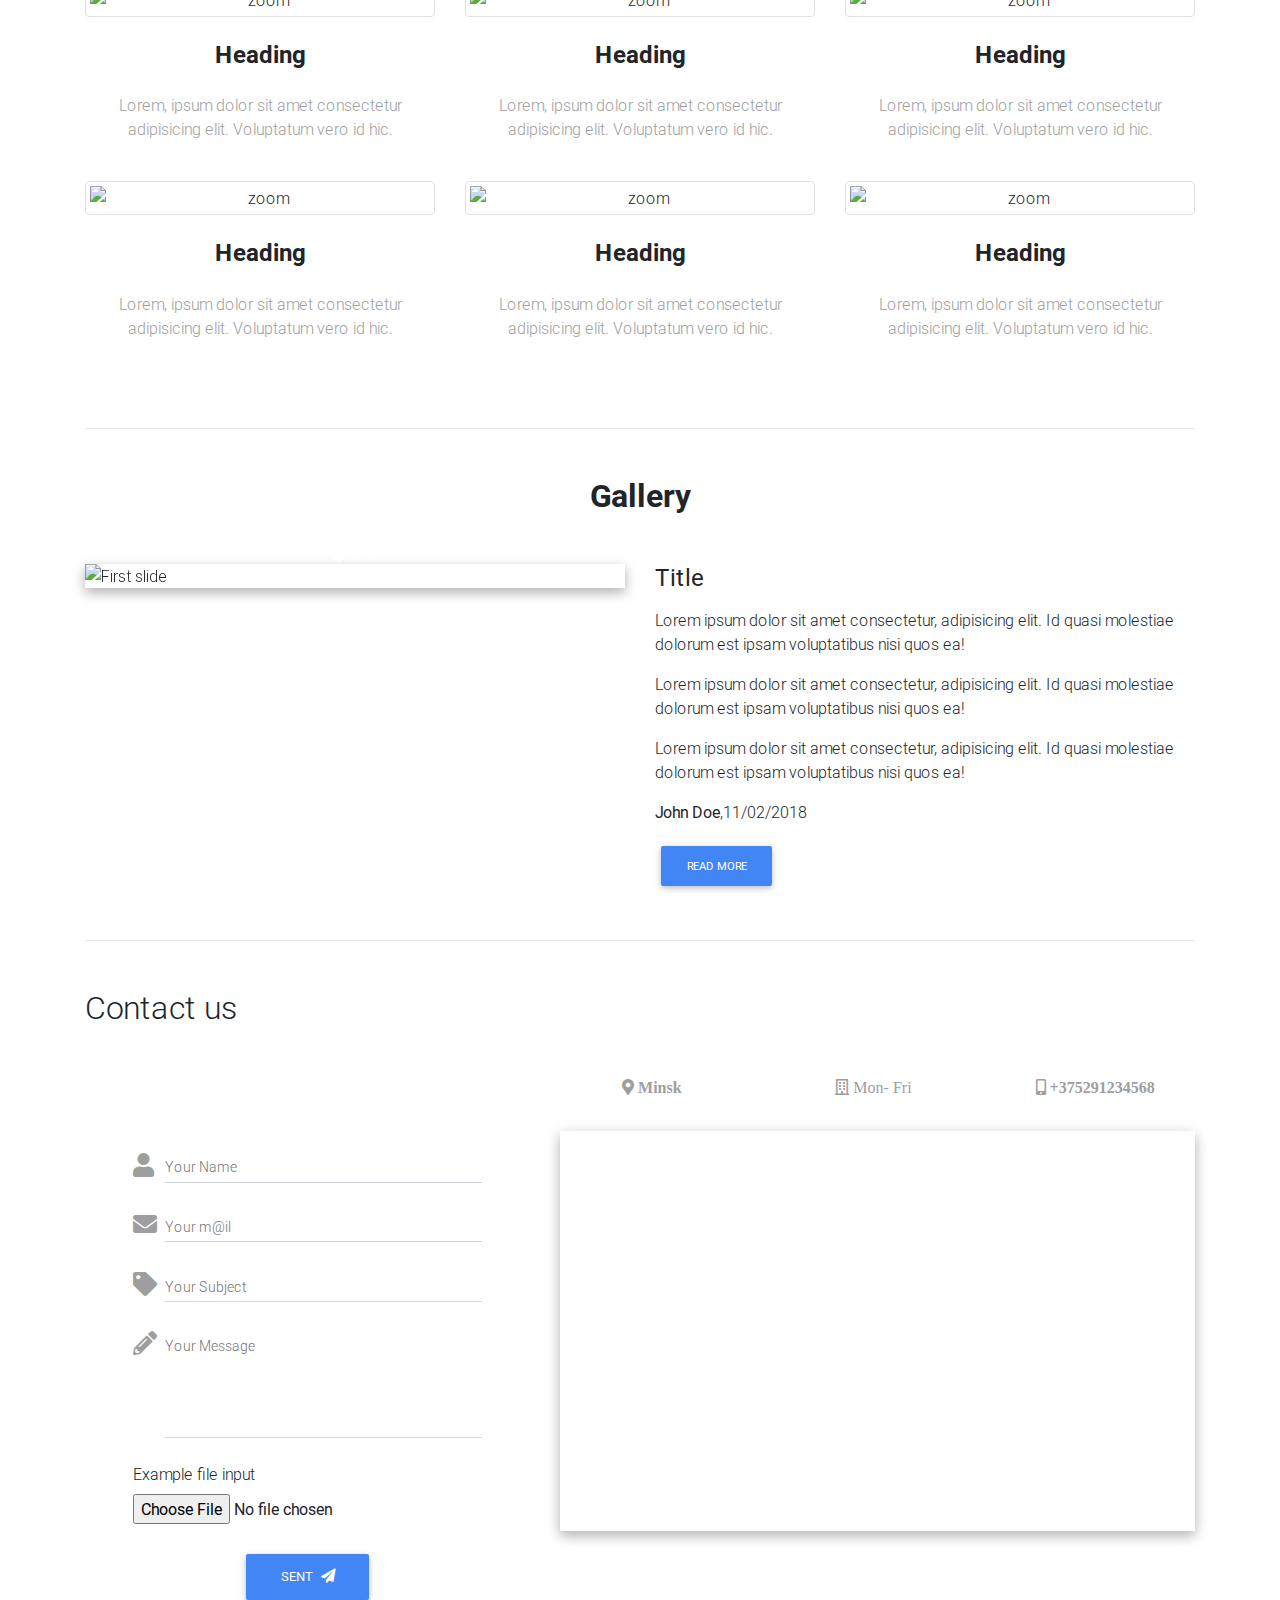
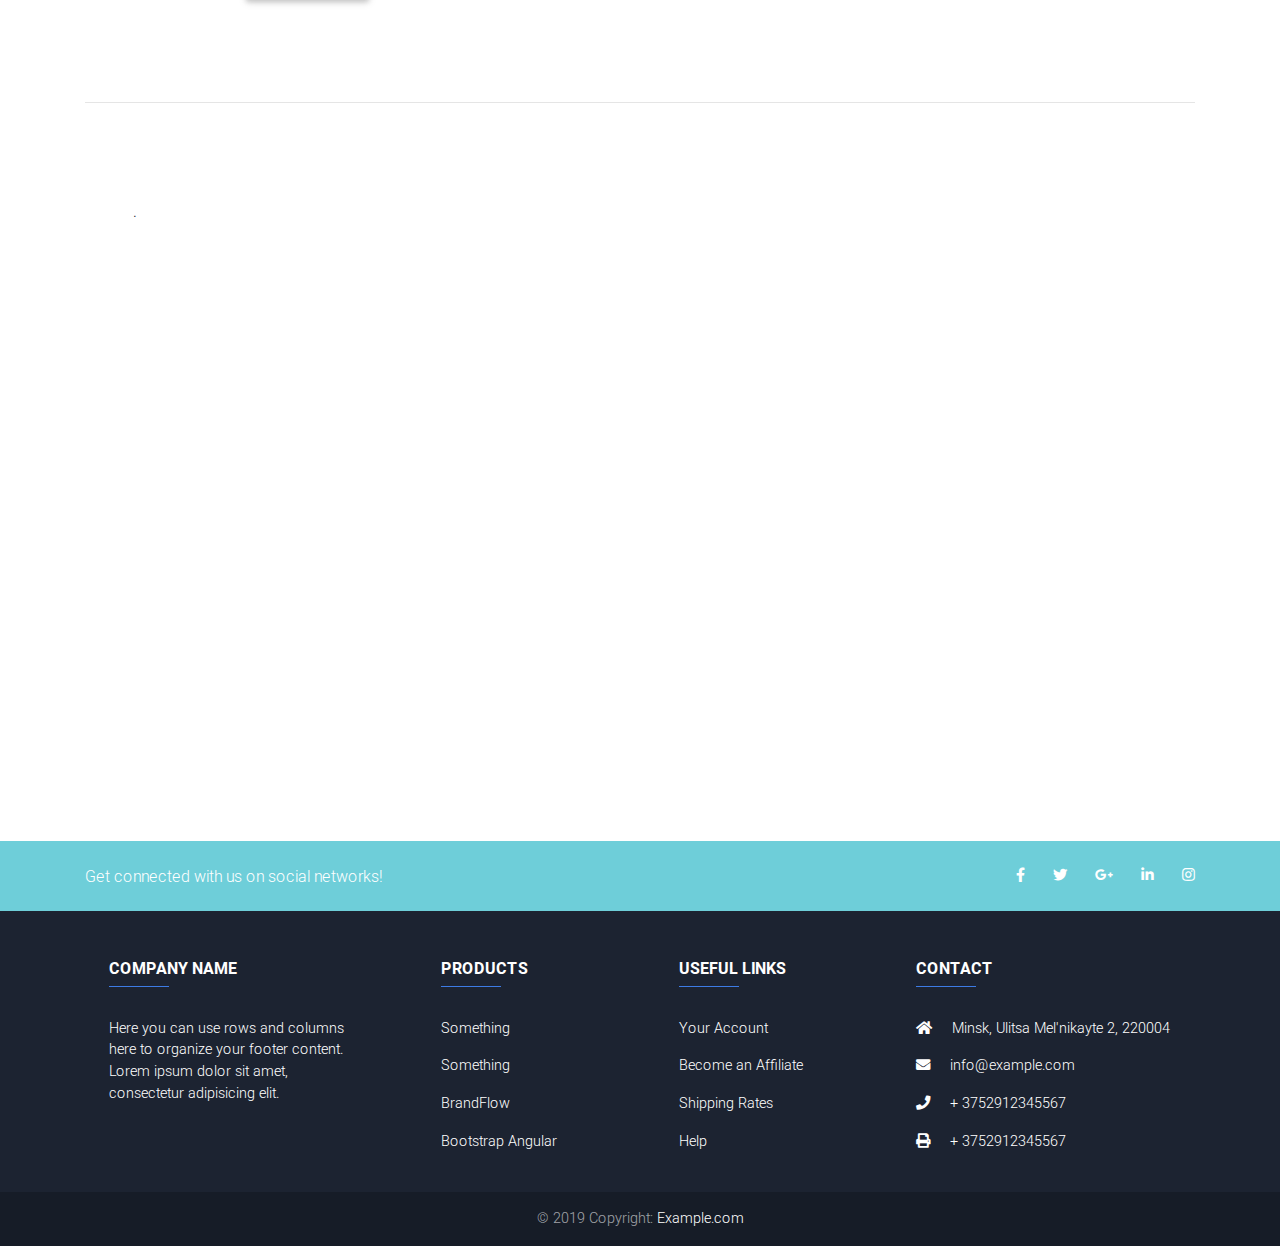
==== commit b2ce934e: "V3" ====
--- a/index.html
+++ b/index.html
@@ -28,7 +28,7 @@
         </button>
         <div class="collapse navbar-collapse" id="navbarToggleExternalContent">
           <ul class="navbar-nav ml-auto smooth-scroll">
-            <li class="nav-item">
+            <li class="nav-item active">
               <a href="#intro" class="nav-link waves-effect waves-light">Home
                 <span class="sr-only">(current)</span>
               </a>
@@ -260,7 +260,10 @@
               </div>
 
 
-
+              <div class="form-group">
+                <label for="exampleFormControlFile1">Example file input</label>
+                <input type="file" class="form-control-file" id="exampleFormControlFile1">
+              </div>
 
 
               <div class="text-center mt-4">
@@ -294,6 +297,15 @@
         </div>
       </section>
 
+      <hr class="my-5">
+
+      <section>
+        <div class="container p-5">
+          .<div class="embed-responsive embed-responsive-16by9">
+            <iframe class="embed-responsive-item" src="https://www.youtube.com/embed/Nd33S6C4lwc" allowfullscreen></iframe>
+          </div>
+        </div>
+      </section>
     </div>
   </main>
 
@@ -375,10 +387,10 @@
           <h6 class="text-uppercase font-weight-bold">Products</h6>
           <hr class="blue accent-2 mb-4 mt-0 d-inline-block mx-auto" style="width: 60px;">
           <p>
-            <a href="#!">MDBootstrap</a>
-          </p>
-          <p>
-            <a href="#!">MDWordPress</a>
+            <a href="#!">Something</a>
+          </p>
+          <p>
+            <a href="#!">Something</a>
           </p>
           <p>
             <a href="#!">BrandFlow</a>
--- a/css/style.css
+++ b/css/style.css
@@ -5,9 +5,6 @@
     height: 100%;
 }
 
-#progect {
-    height: 50%;
-}
 
 #intro {
     background: url(../img/img2.jpg) no-repeat center center fixed;
@@ -15,11 +12,7 @@
 
 }
 
-#progect {
-    background: url(../img/img3.jpg) no-repeat center center fixed;
-    background-size: cover;
 
-}
 
 .top-nav-collapse {
     background-color: #140a08;
@@ -44,4 +37,45 @@
     height: 100%;
     width: 100%;
     position: absolute;
+}
+
+
+.navbar:not(.top-nav-collapse) {
+    background: transparent !important;
+}
+
+
+.hm-gradient .full-bg-img {
+    background: -moz-linear-gradient(45deg, rgb(0, 132, 255), rgba(54, 255, 222, 0.6) 100%);
+    background: -webkit-linear-gradient(45deg, rgba(86, 187, 255, 0.788), rgba(61, 255, 239, 0.801) 100%);
+    background: linear-gradient(to 45deg, rgba(29, 236, 197, 0.4), rgba(96, 0, 136, 0.4) 100%);
+}
+
+@media (max-width: 740px) {
+
+    .full-height,
+    .full-height body,
+    .full-height header,
+    .full-height header .view {
+        height: 700px;
+    }
+}
+
+.mt-8 {
+    margin-top: 8%;
+}
+
+.map-container-section {
+    overflow: hidden;
+    padding-bottom: 56.25%;
+    position: relative;
+    height: 0;
+}
+
+.map-container-section iframe {
+    left: 0;
+    top: 0;
+    height: 100%;
+    width: 100%;
+    position: absolute;
 }